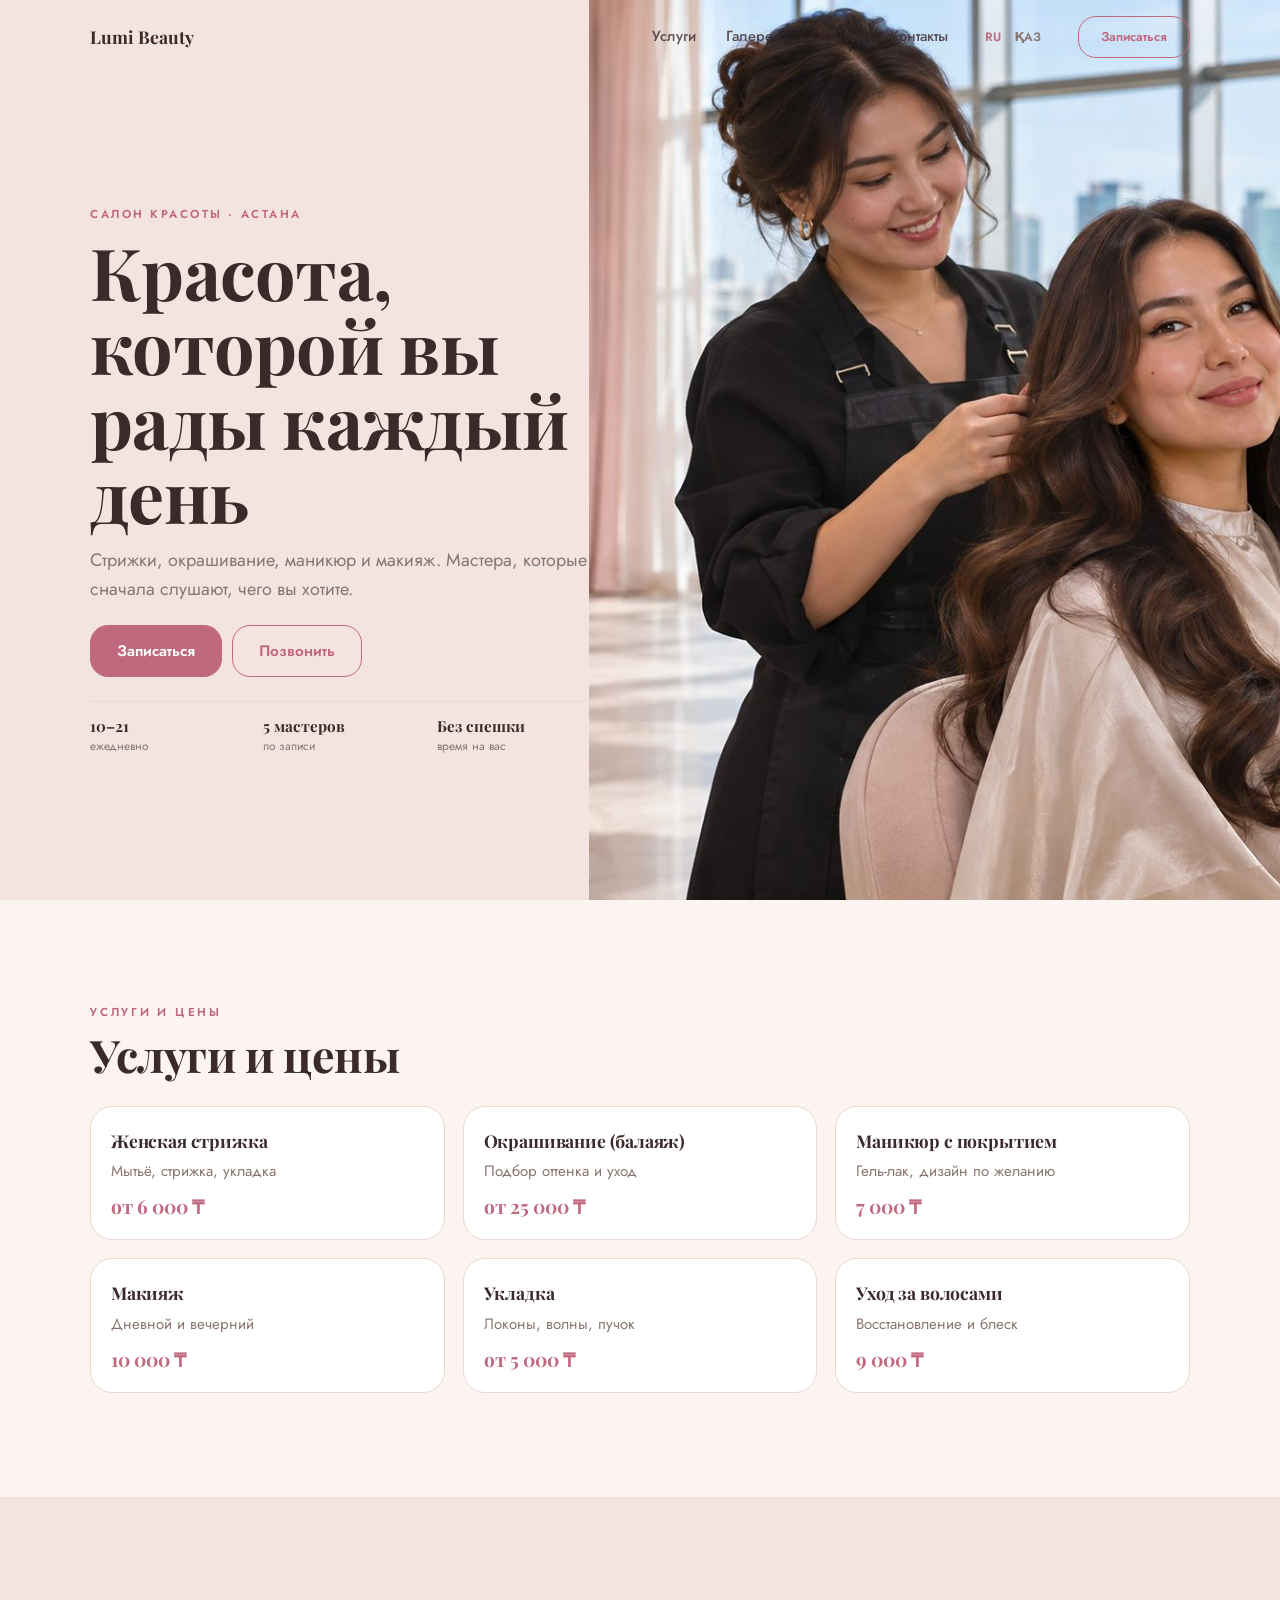
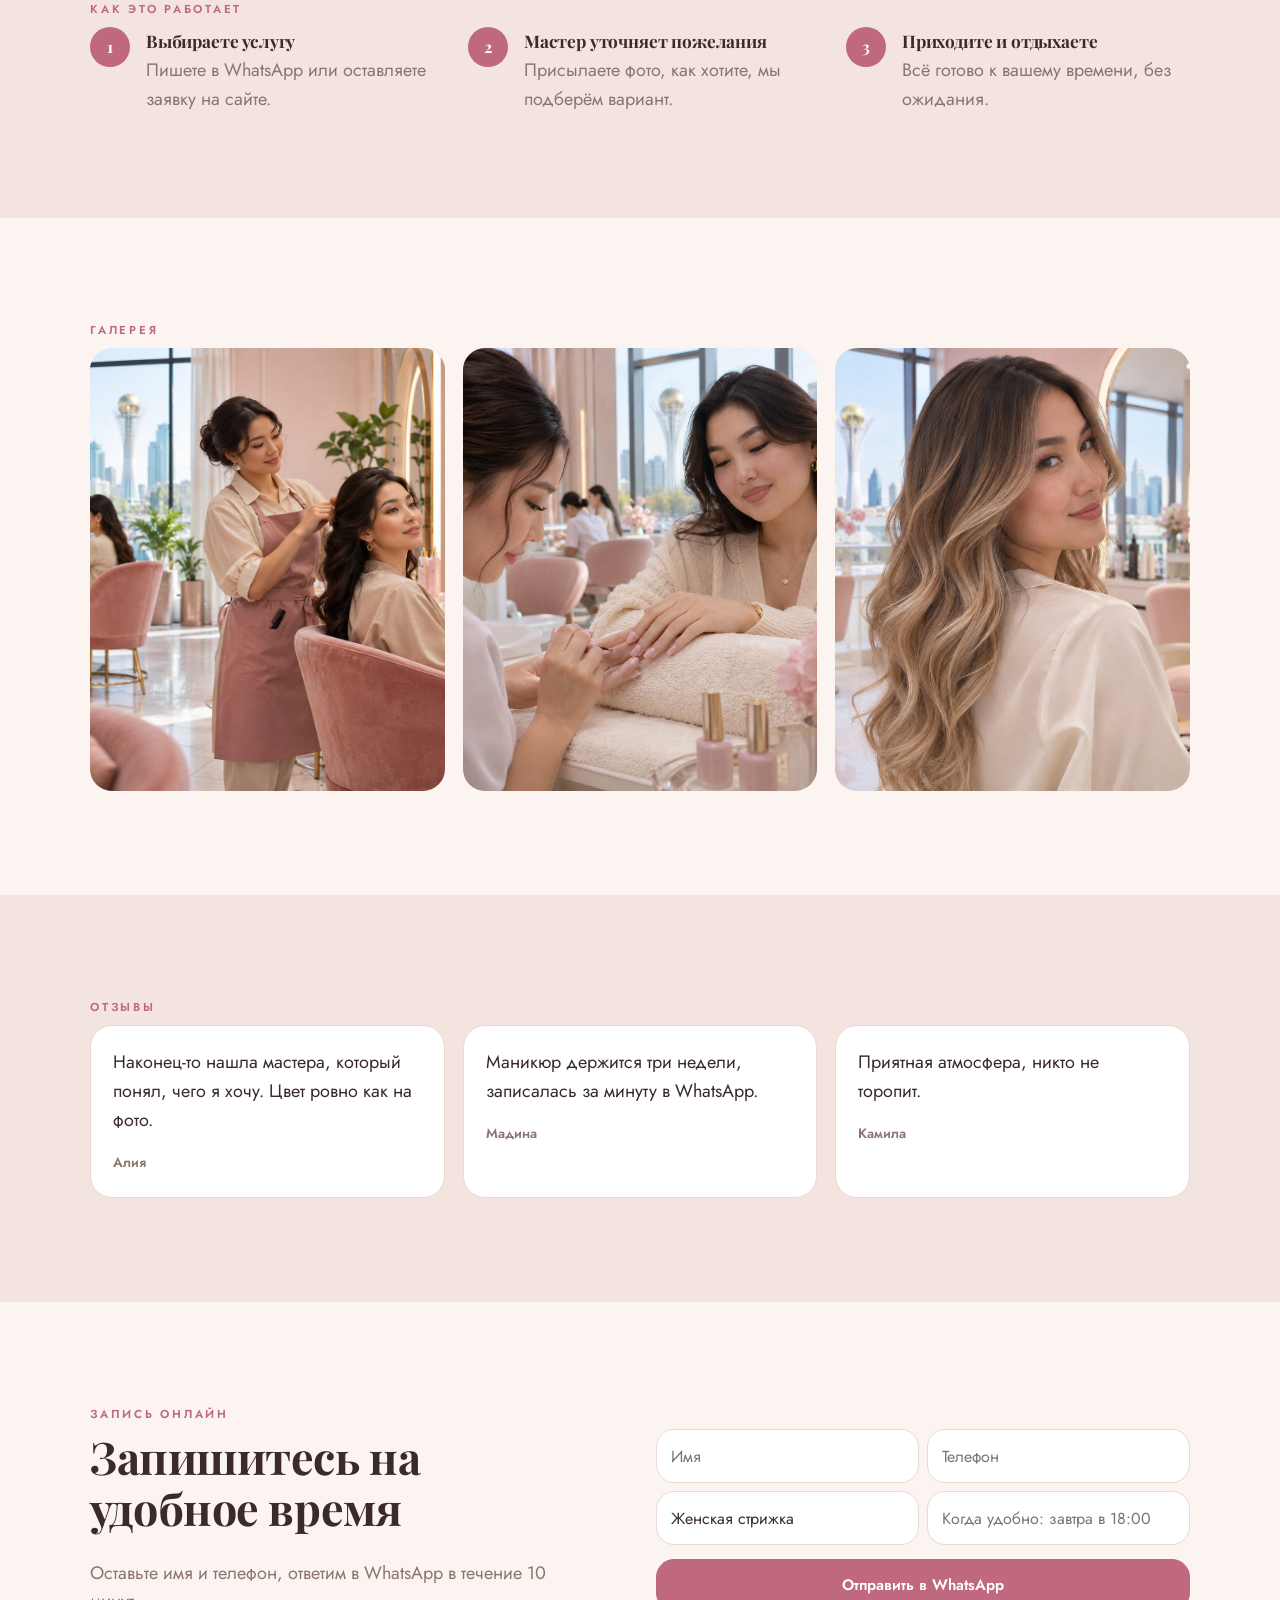
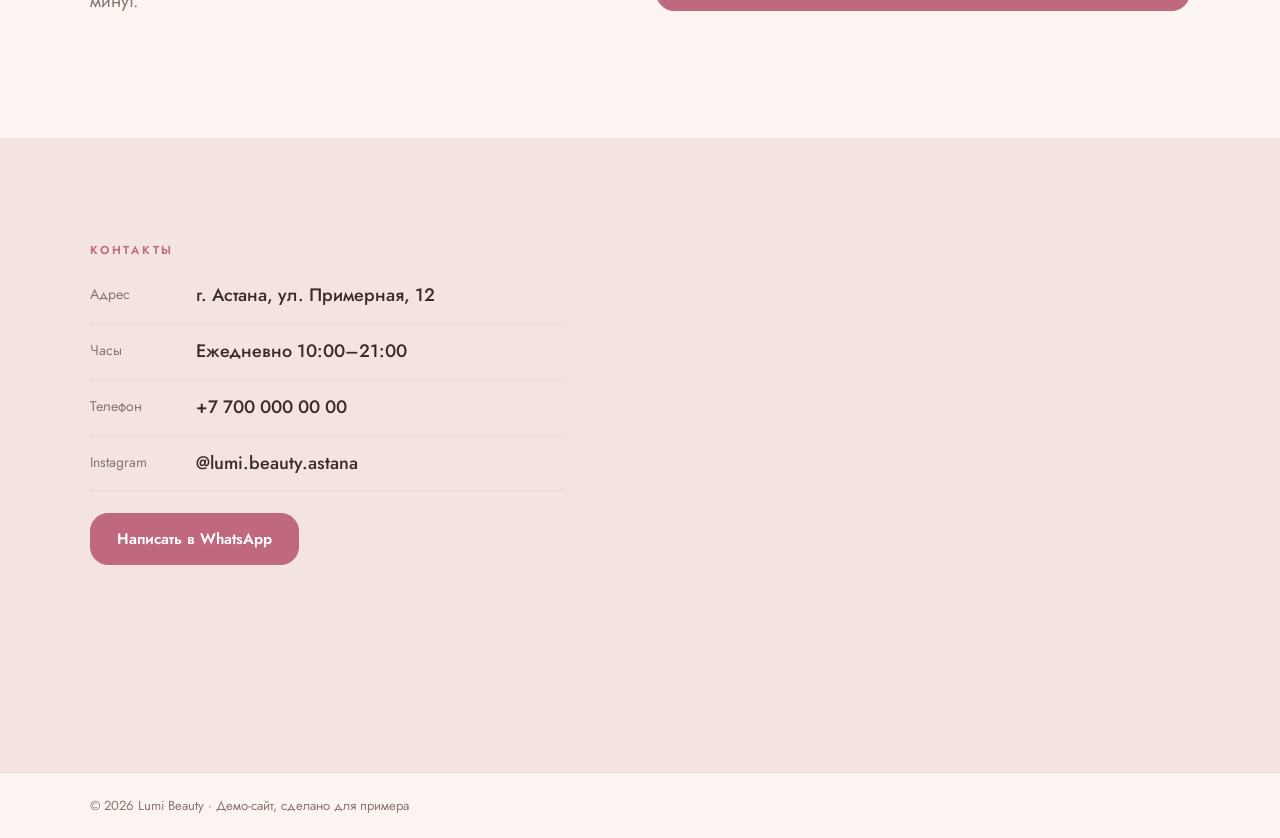
==== biz-beauty/index.html @ 99643000 "Пять новых ниш (салон, детейлинг, стоматология, кофейня, фитнес), общий шаблон biz, QManga в каталог" ====
<!doctype html>
<html lang="ru"><head><meta charset="utf-8"><meta name="viewport" content="width=device-width,initial-scale=1,viewport-fit=cover">
<link rel="stylesheet" href="../biz.css"></head>
<body><div id="app"></div>
<script>
/* ДЕМО: вымышленный бизнес. Для клиента поменяй данные ниже и положи его фото в img/ (hero.jpg, g1.jpg, g2.jpg, g3.jpg). */
window.BIZ = {
  "wa": "77000000000",
  "phone": "+7 700 000 00 00",
  "phoneRaw": "+77000000000",
  "svcTitle": [
    "Услуги и цены",
    "Қызметтер және бағалар"
  ],
  "title": "Lumi Beauty — салон красоты в Астане",
  "name": "Lumi Beauty",
  "layout": "split",
  "theme": {
    "bg": "#fbf4f1",
    "bg2": "#f3e4df",
    "ink": "#3a2a2a",
    "mut": "#8a7570",
    "accent": "#c0687e",
    "accent2": "#e8b9c4",
    "line": "#ead8d3",
    "onaccent": "#ffffff",
    "radius": "22px",
    "fh": "'Playfair Display',Georgia,serif",
    "fb": "'Jost',system-ui,sans-serif",
    "fonts": "https://fonts.googleapis.com/css2?family=Jost:wght@300;400;500;600&family=Playfair+Display:wght@500;700&display=swap&subset=cyrillic"
  },
  "hero": {
    "kick": [
      "Салон красоты · Астана",
      "Сұлулық салоны · Астана"
    ],
    "title": [
      "Красота, которой вы рады каждый день",
      "Күн сайын қуантатын сұлулық"
    ],
    "sub": [
      "Стрижки, окрашивание, маникюр и макияж. Мастера, которые сначала слушают, чего вы хотите.",
      "Шаш қию, бояу, маникюр және макияж. Алдымен сізді тыңдайтын шеберлер."
    ],
    "facts": [
      [
        [
          "10–21",
          "10–21"
        ],
        [
          "ежедневно",
          "күн сайын"
        ]
      ],
      [
        [
          "5 мастеров",
          "5 шебер"
        ],
        [
          "по записи",
          "жазылумен"
        ]
      ],
      [
        [
          "Без спешки",
          "Асықпай"
        ],
        [
          "время на вас",
          "сізге уақыт"
        ]
      ]
    ]
  },
  "bookTitle": [
    "Запишитесь на удобное время",
    "Ыңғайлы уақытқа жазылыңыз"
  ],
  "services": [
    {
      "name": [
        "Женская стрижка",
        "Әйелдер шаш қиюы"
      ],
      "desc": [
        "Мытьё, стрижка, укладка",
        "Жуу, қию, сәндеу"
      ],
      "price": "от 6 000 ₸"
    },
    {
      "name": [
        "Окрашивание (балаяж)",
        "Бояу (балаяж)"
      ],
      "desc": [
        "Подбор оттенка и уход",
        "Реңк таңдау және күтім"
      ],
      "price": "от 25 000 ₸"
    },
    {
      "name": [
        "Маникюр с покрытием",
        "Жабындымен маникюр"
      ],
      "desc": [
        "Гель-лак, дизайн по желанию",
        "Гель-лак, қалауыңызша дизайн"
      ],
      "price": "7 000 ₸"
    },
    {
      "name": [
        "Макияж",
        "Макияж"
      ],
      "desc": [
        "Дневной и вечерний",
        "Күндізгі және кешкі"
      ],
      "price": "10 000 ₸"
    },
    {
      "name": [
        "Укладка",
        "Сәндеу"
      ],
      "desc": [
        "Локоны, волны, пучок",
        "Бұйра, толқын, түйін"
      ],
      "price": "от 5 000 ₸"
    },
    {
      "name": [
        "Уход за волосами",
        "Шашты күту"
      ],
      "desc": [
        "Восстановление и блеск",
        "Қалпына келтіру және жылтыр"
      ],
      "price": "9 000 ₸"
    }
  ],
  "steps": [
    [
      [
        "Выбираете услугу",
        "Қызметті таңдайсыз"
      ],
      [
        "Пишете в WhatsApp или оставляете заявку на сайте.",
        "WhatsApp-қа жазасыз немесе сайтта өтінім қалдырасыз."
      ]
    ],
    [
      [
        "Мастер уточняет пожелания",
        "Шебер қалауыңызды нақтылайды"
      ],
      [
        "Присылаете фото, как хотите, мы подберём вариант.",
        "Қалаған суретті жібересіз, біз нұсқа таңдаймыз."
      ]
    ],
    [
      [
        "Приходите и отдыхаете",
        "Келіп демаласыз"
      ],
      [
        "Всё готово к вашему времени, без ожидания.",
        "Барлығы уақытыңызға дайын, күтусіз."
      ]
    ]
  ],
  "reviews": [
    {
      "name": "Алия",
      "text": [
        "Наконец-то нашла мастера, который понял, чего я хочу. Цвет ровно как на фото.",
        "Ақыры не қалайтынымды түсінген шебер таптым. Түсі суреттегідей."
      ]
    },
    {
      "name": "Мадина",
      "text": [
        "Маникюр держится три недели, записалась за минуту в WhatsApp.",
        "Маникюр үш апта тұрады, WhatsApp арқылы бір минутта жазылдым."
      ]
    },
    {
      "name": "Камила",
      "text": [
        "Приятная атмосфера, никто не торопит.",
        "Атмосфера жақсы, ешкім асықтырмайды."
      ]
    }
  ],
  "contacts": {
    "address": [
      "г. Астана, ул. Примерная, 12",
      "Астана қ., Үлгі көшесі, 12"
    ],
    "hours": [
      "Ежедневно 10:00–21:00",
      "Күн сайын 10:00–21:00"
    ],
    "insta": "lumi.beauty.astana"
  }
};
</script>
<script src="../biz.js"></script></body></html>
---- biz.css ----
/* Универсальный шаблон: mobile first. Цвета и шрифты задаются темой в BIZ.theme (переменные ниже, значения по умолчанию). */
:root{--bg:#fff;--bg2:#f4f6f8;--ink:#17202a;--mut:#667085;--accent:#0f766e;--accent2:#5eead4;--line:#e3e8ee;--onaccent:#fff;--card:#fff;--radius:16px;--fh:"Inter",system-ui,sans-serif;--fb:"Inter",system-ui,sans-serif;--pad:20px;--bar:62px}
*{box-sizing:border-box;-webkit-tap-highlight-color:transparent}
html{scroll-behavior:smooth;scroll-padding-top:66px}
body{margin:0;background:var(--bg);color:var(--ink);font:400 17px/1.6 var(--fb);padding-bottom:calc(var(--bar) + env(safe-area-inset-bottom));-webkit-font-smoothing:antialiased}
a{color:inherit;text-decoration:none}img{display:block;max-width:100%;height:auto}
.wrap{padding:0 var(--pad);max-width:1180px;margin:0 auto}
h1,h2,h3{font-family:var(--fh);margin:0;letter-spacing:-.01em}
.muted{color:var(--mut)}
/* шапка */
header{position:fixed;inset:0 0 auto 0;z-index:30;height:60px;transition:background .3s,border-color .3s;border-bottom:1px solid transparent}
header.s{background:color-mix(in srgb,var(--bg) 94%,transparent);backdrop-filter:blur(10px);border-bottom-color:var(--line)}
header .wrap{display:flex;align-items:center;justify-content:space-between;height:100%}
.logo{font:700 1.1rem var(--fh);white-space:nowrap}
nav{display:flex;align-items:center;gap:4px}nav .lk{display:none}
.lang button{background:none;border:0;color:var(--mut);font:600 .76rem var(--fb);padding:12px 7px;cursor:pointer}.lang button.on{color:var(--accent)}
.btn{display:inline-flex;align-items:center;justify-content:center;min-height:52px;padding:0 26px;border:1.5px solid var(--accent);color:var(--accent);background:transparent;border-radius:calc(var(--radius) - 4px);font:600 .95rem var(--fb);cursor:pointer;transition:background .2s,transform .1s}
.btn.f{background:var(--accent);color:var(--onaccent)}.btn:active{transform:scale(.98)}
@media(hover:hover){.btn:hover{background:var(--accent);color:var(--onaccent)}.btn.f:hover{filter:brightness(1.08)}}
header .btn.sm{min-height:38px;padding:0 14px;font-size:.8rem;margin-left:4px}
/* первый экран */
.hero{position:relative;min-height:calc(100svh - var(--bar) - env(safe-area-inset-bottom));display:flex;align-items:flex-end;overflow:hidden;background:var(--bg2)}
.hero .bg{position:absolute;inset:0;width:100%;height:100%;object-fit:cover;object-position:78% 35%}
.hero:after{content:"";position:absolute;inset:0;background:linear-gradient(0deg,var(--bg) 6%,color-mix(in srgb,var(--bg) 70%,transparent) 36%,transparent 70%)}
.hero .wrap{position:relative;z-index:2;padding-bottom:32px;width:100%}
.kick{font:600 .72rem var(--fb);letter-spacing:.22em;text-transform:uppercase;color:var(--accent);margin-bottom:12px}
.hero h1{font-size:clamp(2.4rem,11vw,4.4rem);line-height:1.04;margin-bottom:14px}
.lead{margin:0 0 22px;color:var(--mut);max-width:30em}
.btns{display:flex;gap:10px;flex-wrap:wrap}.btns .btn{flex:1 1 150px}
.facts{display:flex;margin-top:24px;border-top:1px solid var(--line)}
.facts div{flex:1;padding:14px 10px 0 0;font-size:.74rem;color:var(--mut);line-height:1.35}.facts b{display:block;font:700 .95rem var(--fh);color:var(--ink);margin-bottom:2px}
/* секции */
section{padding:64px 0}section.alt{background:var(--bg2)}
.eyebrow{font:600 .72rem var(--fb);letter-spacing:.24em;text-transform:uppercase;color:var(--accent);margin-bottom:10px}
h2{font-size:clamp(1.8rem,7vw,2.8rem);line-height:1.12;margin-bottom:26px}
.cards{display:grid;gap:12px}
.card{background:var(--card);border:1px solid var(--line);border-radius:var(--radius);padding:20px}
.card h3{font-size:1.1rem;margin-bottom:4px}.card p{margin:0 0 10px;color:var(--mut);font-size:.94rem}.card .pr{font:700 1.2rem var(--fh);color:var(--accent)}
.steps{display:grid;gap:14px}.step{position:relative;padding-left:56px}.step i{position:absolute;left:0;top:0;width:40px;height:40px;border-radius:50%;background:var(--accent);color:var(--onaccent);display:flex;align-items:center;justify-content:center;font:700 1rem var(--fh);font-style:normal}
.step h3{font-size:1.08rem;margin-bottom:2px}.step p{margin:0;color:var(--mut)}
.snap{display:flex;gap:12px;overflow-x:auto;scroll-snap-type:x mandatory;margin:0 calc(var(--pad)*-1);padding:2px var(--pad) 10px;scrollbar-width:none}
.snap::-webkit-scrollbar{display:none}.snap>*{flex:0 0 80%;scroll-snap-align:start}
.gal figure{margin:0;border-radius:var(--radius);overflow:hidden}.gal img{width:100%;aspect-ratio:4/5;object-fit:cover}
.revs blockquote{margin:0;background:var(--card);border:1px solid var(--line);border-radius:var(--radius);padding:22px}
.revs p{margin:0 0 12px}.revs cite{font:600 .85rem var(--fb);font-style:normal;color:var(--mut)}
form{display:grid;gap:8px;margin-top:24px}.f2{display:grid;gap:8px}
input,select{width:100%;min-height:54px;border:1.5px solid var(--line);background:var(--card);color:var(--ink);border-radius:calc(var(--radius) - 4px);padding:0 14px;font:400 16px var(--fb);appearance:none;-webkit-appearance:none}
input:focus,select:focus{outline:0;border-color:var(--accent);box-shadow:0 0 0 3px color-mix(in srgb,var(--accent) 22%,transparent)}
form .btn{width:100%;margin-top:6px}
dl{margin:0}dl div{display:flex;gap:14px;padding:13px 0;border-bottom:1px solid var(--line)}dt{flex:0 0 92px;color:var(--mut);font-size:.88rem;padding-top:2px}dd{margin:0;font-weight:500}
.map{margin-top:28px}.map iframe{display:block;width:100%;height:280px;border:0;border-radius:var(--radius)}
.dark .map iframe{filter:invert(.9) hue-rotate(180deg) grayscale(.5)}
footer{border-top:1px solid var(--line);padding:22px 0;color:var(--mut);font-size:.82rem}
.bar{position:fixed;inset:auto 0 0 0;z-index:40;display:flex;background:var(--bg);border-top:1px solid var(--line);padding-bottom:env(safe-area-inset-bottom)}
.bar a{flex:1;display:flex;align-items:center;justify-content:center;height:var(--bar);font:600 .78rem var(--fb);letter-spacing:.06em;text-transform:uppercase}
.bar a:first-child{background:var(--accent);color:var(--onaccent);flex:1.4}.bar a+a{border-left:1px solid var(--line)}
.rv{opacity:0;transform:translateY(16px);transition:opacity .6s,transform .6s}.rv.in{opacity:1;transform:none}
@media(prefers-reduced-motion:reduce){.rv{opacity:1;transform:none;transition:none}html{scroll-behavior:auto}}

/* варианты первого экрана на телефоне */
.L-center .hero{align-items:center;text-align:center}.L-center .hero:after{background:color-mix(in srgb,var(--bg) 84%,transparent)}.L-center .btns{justify-content:center}.L-center .lead{margin-inline:auto}.L-center .facts{text-align:center}
.L-split .hero{display:block;min-height:0;padding-top:60px}.L-split .hero .bg{position:relative;height:56vw;max-height:420px;border-radius:0 0 28px 28px;display:block}.L-split .hero:after{display:none}.L-split .hero .wrap{padding-top:26px}
@media(min-width:700px){:root{--pad:32px}body{font-size:18px}.snap>*{flex-basis:44%}.f2{grid-template-columns:1fr 1fr}.cards{grid-template-columns:1fr 1fr}.btns .btn{flex:0 0 auto}}
@media(min-width:1000px){
 :root{--pad:40px}body{padding-bottom:0}header{height:74px}nav{gap:30px}nav .lk{display:block;font-weight:500;font-size:.92rem;color:var(--ink);opacity:.8}nav .lk:hover{opacity:1;color:var(--accent)}header .btn.sm{min-height:42px;padding:0 22px;margin-left:0}.bar{display:none}
 .hero{min-height:100svh;align-items:center}.hero .wrap{padding-bottom:0;padding-top:60px}.hero .in{max-width:540px}.hero h1{font-size:clamp(3.6rem,5.6vw,5.2rem)}.facts{max-width:540px}
 .hero:after{background:linear-gradient(90deg,var(--bg) 0%,color-mix(in srgb,var(--bg) 78%,transparent) 36%,transparent 72%),linear-gradient(0deg,var(--bg),transparent 16%)}
 .L-center .hero{text-align:center}.L-center .hero .in{max-width:680px;margin:0 auto}.L-center .facts{margin-inline:auto}.L-center .hero:after{background:color-mix(in srgb,var(--bg) 74%,transparent)}
 .L-split .hero{display:flex;min-height:100svh;padding:0}.L-split .hero .bg{position:absolute;inset:0 0 0 46%;width:54%;height:100%;max-height:none;border-radius:0;object-position:60% 40%}.L-split .hero .wrap{padding-top:60px;position:relative}.L-split .hero .in{max-width:520px}
 section{padding:104px 0}
 .cards{grid-template-columns:repeat(3,1fr);gap:18px}.steps{grid-template-columns:repeat(3,1fr);gap:34px}
 .snap{display:grid;overflow:visible;margin:0;padding:0;gap:18px}.snap>*{flex:initial}.gal{grid-template-columns:repeat(3,1fr)}.gal img{aspect-ratio:4/5}.revs{grid-template-columns:repeat(3,1fr)}
 .bk{display:grid;grid-template-columns:1fr 1.1fr;gap:80px;align-items:center}form{margin-top:0}
 .ctg{display:grid;grid-template-columns:1fr 1.2fr;gap:60px;align-items:start}.map{margin-top:0}.map iframe{height:400px}
}
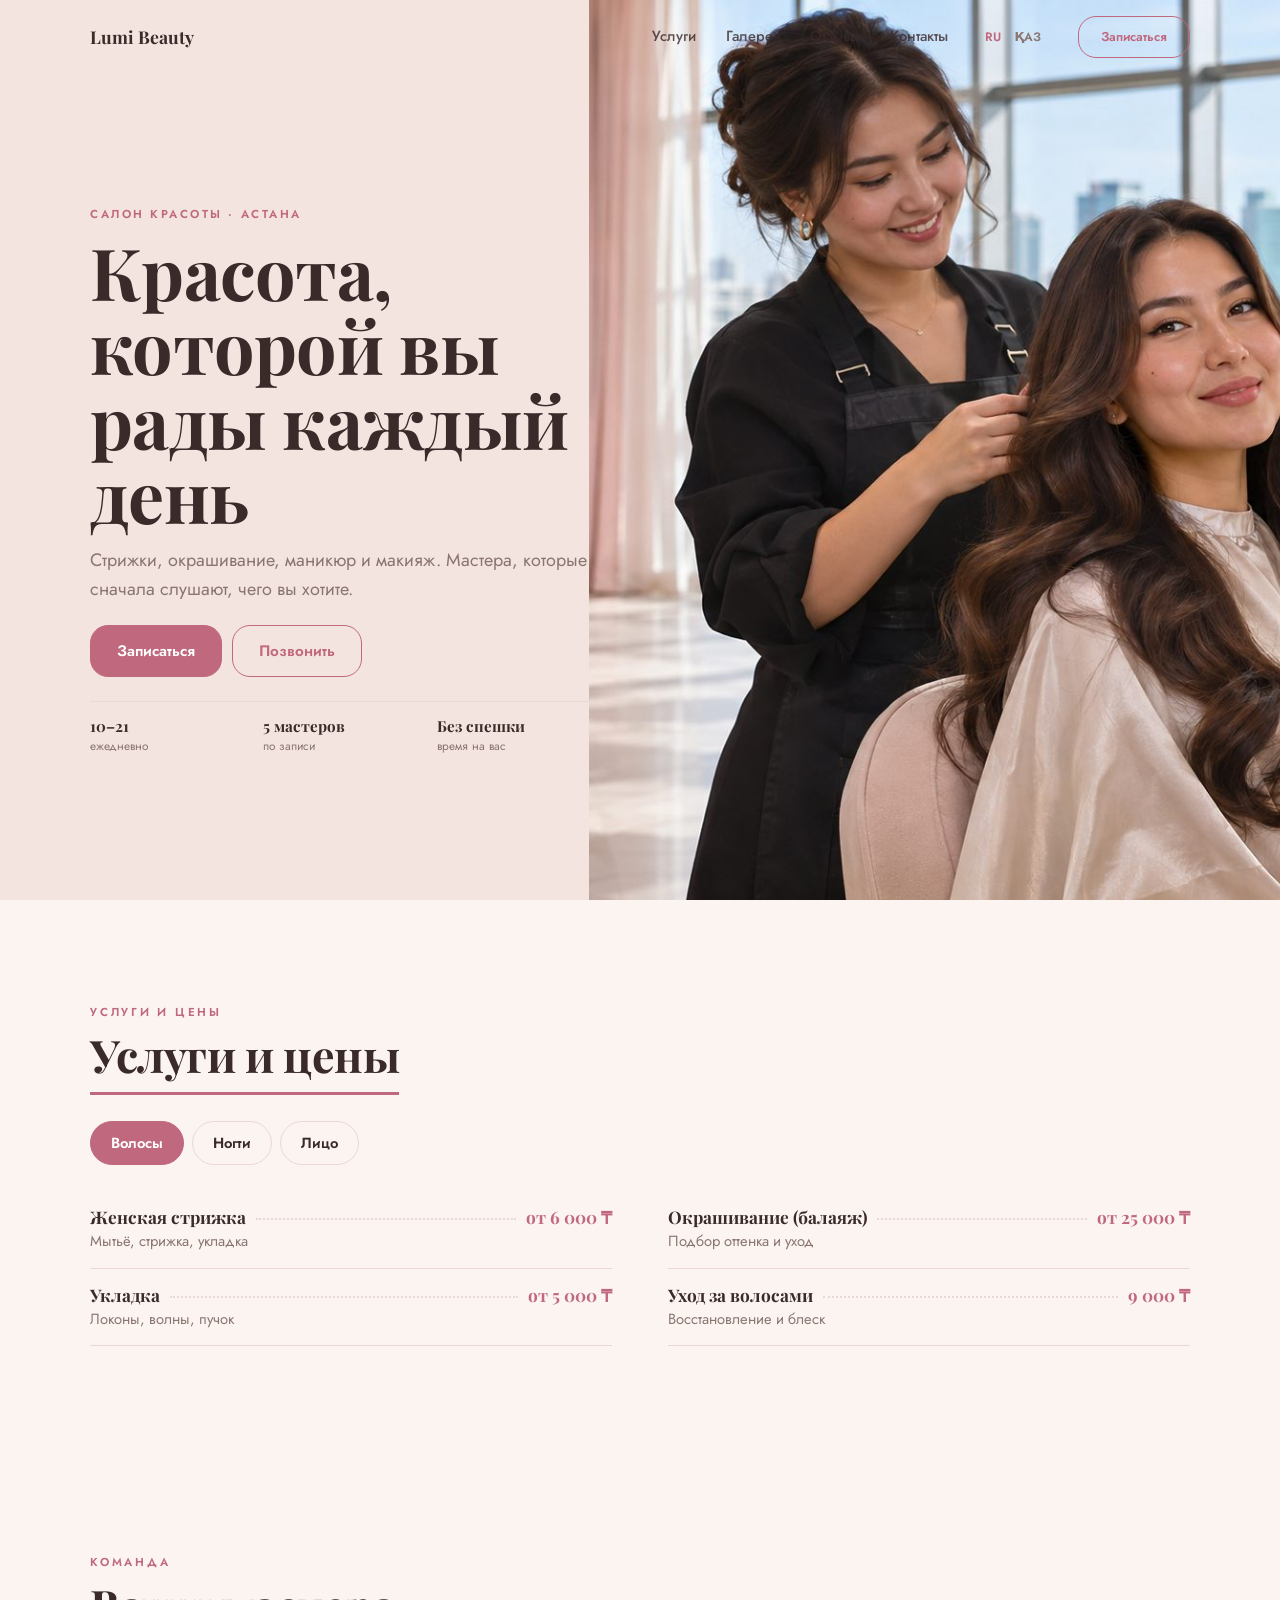
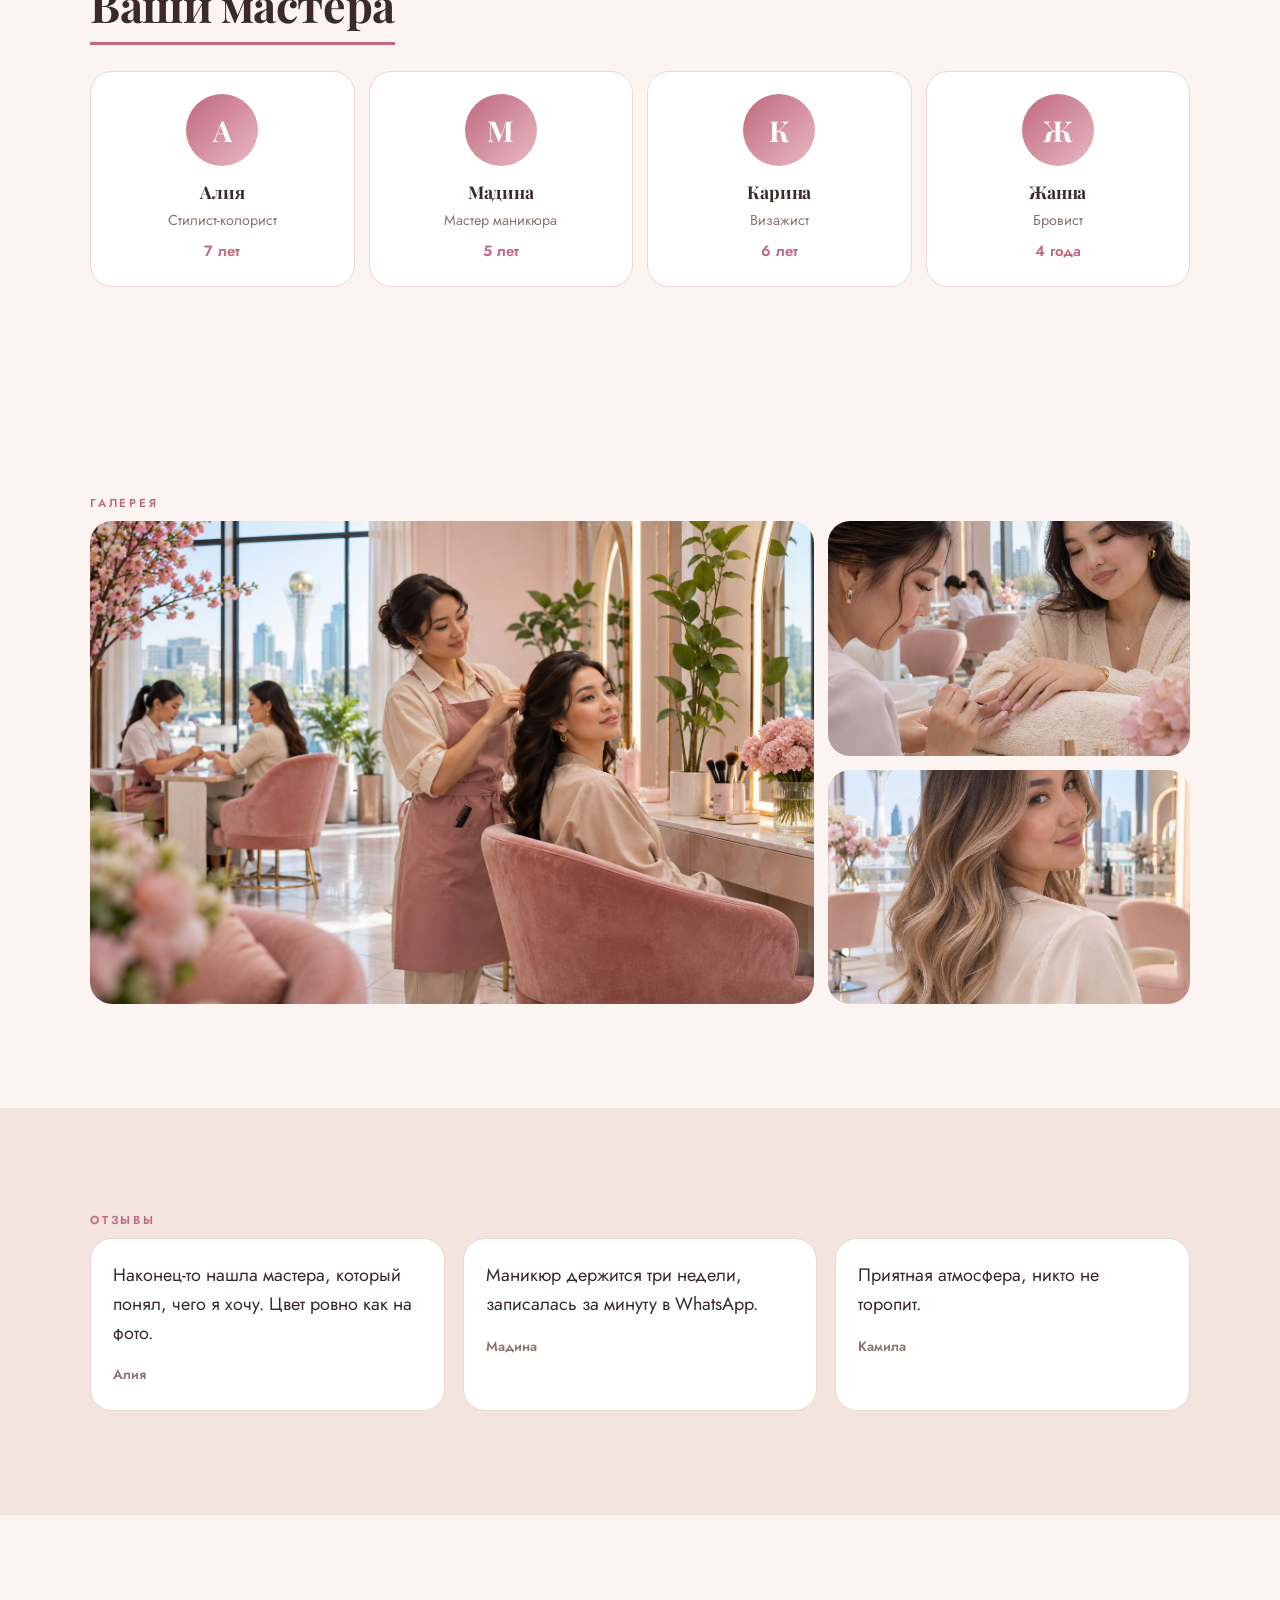
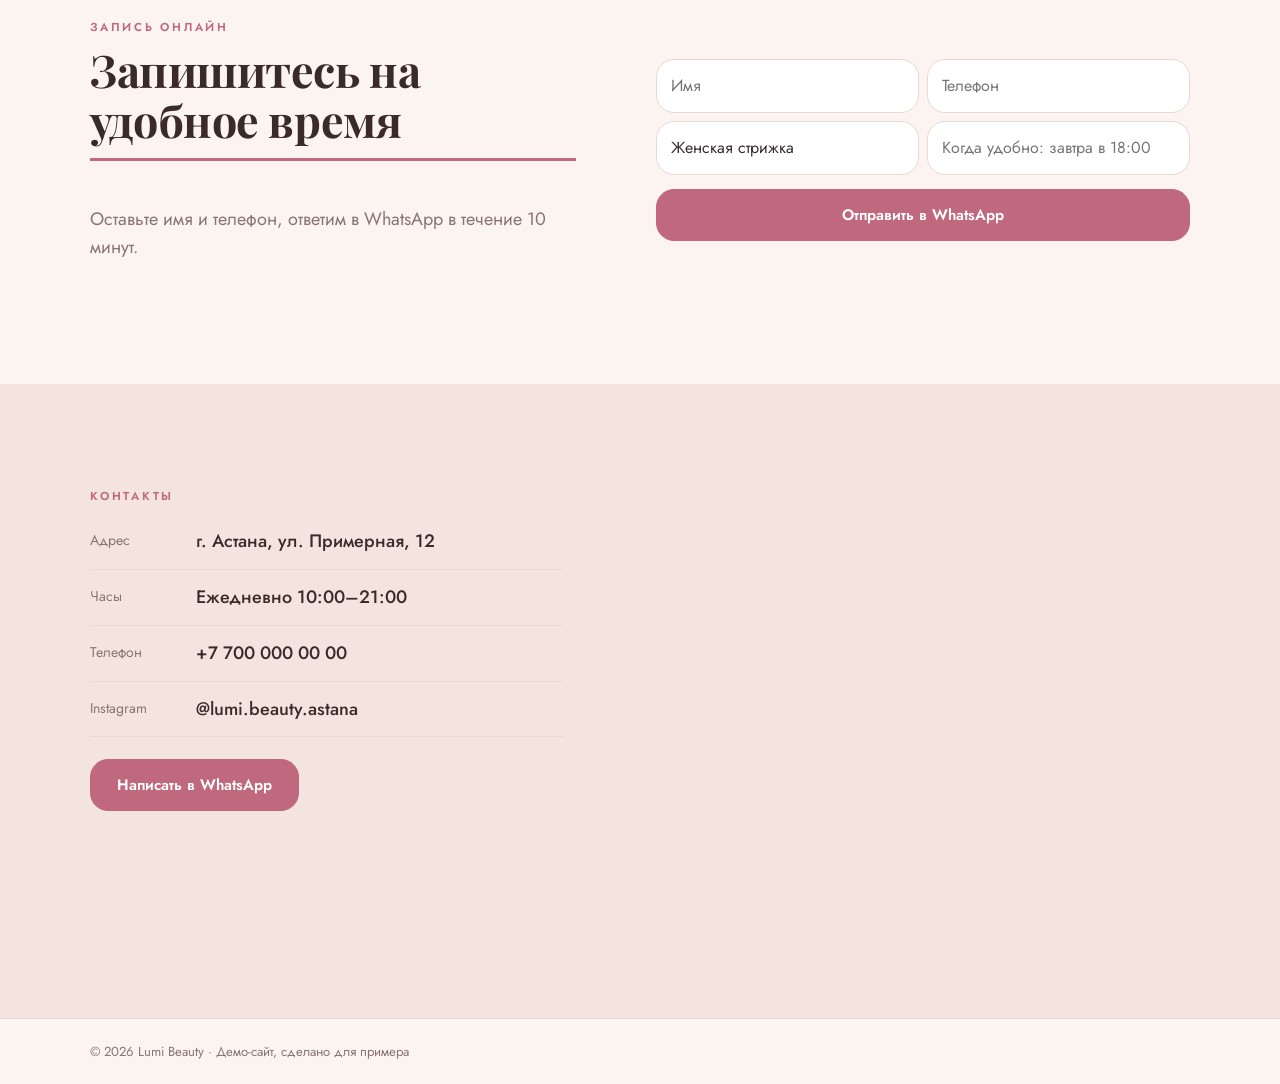
==== commit 1640b878: "Разные блоки для каждой ниши: меню с вкладками, тарифы, расписание, врачи, вопросы-ответы, мозаика" ====
--- a/biz-beauty/index.html
+++ b/biz-beauty/index.html
@@ -27,7 +27,9 @@
     "radius": "22px",
     "fh": "'Playfair Display',Georgia,serif",
     "fb": "'Jost',system-ui,sans-serif",
-    "fonts": "https://fonts.googleapis.com/css2?family=Jost:wght@300;400;500;600&family=Playfair+Display:wght@500;700&display=swap&subset=cyrillic"
+    "fonts": "https://fonts.googleapis.com/css2?family=Jost:wght@300;400;500;600&family=Playfair+Display:wght@500;700&display=swap&subset=cyrillic",
+    "cards": "filled",
+    "head": "line"
   },
   "hero": {
     "kick": [
@@ -212,7 +214,213 @@
       "Күн сайын 10:00–21:00"
     ],
     "insta": "lumi.beauty.astana"
-  }
+  },
+  "sections": [
+    "tabs",
+    "team",
+    "gal",
+    "rev",
+    "book",
+    "ct"
+  ],
+  "galStyle": "mosaic",
+  "teamTitle": [
+    "Ваши мастера",
+    "Сіздің шеберлер"
+  ],
+  "tabs": [
+    {
+      "name": [
+        "Волосы",
+        "Шаш"
+      ],
+      "items": [
+        {
+          "name": [
+            "Женская стрижка",
+            "Әйелдер шаш қиюы"
+          ],
+          "desc": [
+            "Мытьё, стрижка, укладка",
+            "Жуу, қию, сәндеу"
+          ],
+          "price": "от 6 000 ₸"
+        },
+        {
+          "name": [
+            "Окрашивание (балаяж)",
+            "Бояу (балаяж)"
+          ],
+          "desc": [
+            "Подбор оттенка и уход",
+            "Реңк таңдау және күтім"
+          ],
+          "price": "от 25 000 ₸"
+        },
+        {
+          "name": [
+            "Укладка",
+            "Сәндеу"
+          ],
+          "desc": [
+            "Локоны, волны, пучок",
+            "Бұйра, толқын, түйін"
+          ],
+          "price": "от 5 000 ₸"
+        },
+        {
+          "name": [
+            "Уход за волосами",
+            "Шашты күту"
+          ],
+          "desc": [
+            "Восстановление и блеск",
+            "Қалпына келтіру және жылтыр"
+          ],
+          "price": "9 000 ₸"
+        }
+      ]
+    },
+    {
+      "name": [
+        "Ногти",
+        "Тырнақ"
+      ],
+      "items": [
+        {
+          "name": [
+            "Маникюр с покрытием",
+            "Жабындымен маникюр"
+          ],
+          "desc": [
+            "Гель-лак, дизайн по желанию",
+            "Гель-лак, қалауыңызша дизайн"
+          ],
+          "price": "7 000 ₸"
+        },
+        {
+          "name": [
+            "Классический маникюр",
+            "Классикалық маникюр"
+          ],
+          "desc": [
+            "Без покрытия",
+            "Жабынсыз"
+          ],
+          "price": "5 000 ₸"
+        },
+        {
+          "name": [
+            "Педикюр",
+            "Педикюр"
+          ],
+          "desc": [
+            "Аппаратный, с покрытием",
+            "Аппаратты, жабындымен"
+          ],
+          "price": "9 000 ₸"
+        },
+        {
+          "name": [
+            "Наращивание",
+            "Ұзарту"
+          ],
+          "desc": [
+            "Форма на выбор",
+            "Пішін таңдау бойынша"
+          ],
+          "price": "от 12 000 ₸"
+        }
+      ]
+    },
+    {
+      "name": [
+        "Лицо",
+        "Бет"
+      ],
+      "items": [
+        {
+          "name": [
+            "Макияж",
+            "Макияж"
+          ],
+          "desc": [
+            "Дневной и вечерний",
+            "Күндізгі және кешкі"
+          ],
+          "price": "10 000 ₸"
+        },
+        {
+          "name": [
+            "Брови",
+            "Қас"
+          ],
+          "desc": [
+            "Коррекция и окрашивание",
+            "Түзету және бояу"
+          ],
+          "price": "5 000 ₸"
+        },
+        {
+          "name": [
+            "Ресницы",
+            "Кірпік"
+          ],
+          "desc": [
+            "Ламинирование",
+            "Ламинирлеу"
+          ],
+          "price": "8 000 ₸"
+        }
+      ]
+    }
+  ],
+  "team": [
+    {
+      "name": "Алия",
+      "role": [
+        "Стилист-колорист",
+        "Стилист-колорист"
+      ],
+      "exp": [
+        "7 лет",
+        "7 жыл"
+      ]
+    },
+    {
+      "name": "Мадина",
+      "role": [
+        "Мастер маникюра",
+        "Маникюр шебері"
+      ],
+      "exp": [
+        "5 лет",
+        "5 жыл"
+      ]
+    },
+    {
+      "name": "Карина",
+      "role": [
+        "Визажист",
+        "Визажист"
+      ],
+      "exp": [
+        "6 лет",
+        "6 жыл"
+      ]
+    },
+    {
+      "name": "Жанна",
+      "role": [
+        "Бровист",
+        "Қас шебері"
+      ],
+      "exp": [
+        "4 года",
+        "4 жыл"
+      ]
+    }
+  ]
 };
 </script>
 <script src="../biz.js"></script></body></html>
--- a/biz.css
+++ b/biz.css
@@ -73,3 +73,48 @@
  .bk{display:grid;grid-template-columns:1fr 1.1fr;gap:80px;align-items:center}form{margin-top:0}
  .ctg{display:grid;grid-template-columns:1fr 1.2fr;gap:60px;align-items:start}.map{margin-top:0}.map iframe{height:400px}
 }
+
+/* ---- новые блоки ---- */
+.strip{padding:0;background:var(--accent);color:var(--onaccent)}
+.strip .stats{display:grid;grid-template-columns:repeat(3,1fr);gap:10px;padding:22px 0;text-align:center}
+.strip b{display:block;font:800 1.7rem var(--fh);line-height:1.1}.strip span{font-size:.78rem;opacity:.85}
+.tabs{display:flex;gap:8px;overflow-x:auto;margin-bottom:18px;scrollbar-width:none}.tabs::-webkit-scrollbar{display:none}
+.tab{flex:0 0 auto;min-height:44px;padding:0 20px;border-radius:999px;border:1.5px solid var(--line);background:transparent;color:var(--ink);font:600 .92rem var(--fb);cursor:pointer}
+.tab.on{background:var(--accent);border-color:var(--accent);color:var(--onaccent)}
+.panel{display:none}.panel.on{display:block}
+.li{padding:14px 0;border-bottom:1px solid var(--line)}.li .top{display:flex;align-items:baseline;gap:10px}.li .nm{font:700 1.08rem var(--fh)}
+.li .dots{flex:1;border-bottom:2px dotted var(--line);transform:translateY(-4px)}.li b{font:700 1.08rem var(--fh);color:var(--accent);white-space:nowrap}.li p{margin:2px 0 0;color:var(--mut);font-size:.92rem}
+.packs{display:grid;gap:14px}
+.pack{position:relative;background:var(--card);border:1.5px solid var(--line);border-radius:var(--radius);padding:26px 22px}
+.pack.hot{border-color:var(--accent);box-shadow:0 14px 40px color-mix(in srgb,var(--accent) 22%,transparent)}
+.pack .badge{position:absolute;top:-12px;left:22px;background:var(--accent);color:var(--onaccent);font:700 .7rem var(--fb);letter-spacing:.12em;text-transform:uppercase;padding:5px 12px;border-radius:999px}
+.pack h3{font-size:1.2rem}.pack .pp{font:800 1.9rem var(--fh);color:var(--accent);margin:8px 0 4px}
+.pack ul{list-style:none;padding:0;margin:16px 0 22px;display:grid;gap:9px}.pack li{padding-left:26px;position:relative;font-size:.96rem}.pack li:before{content:"✓";position:absolute;left:0;color:var(--accent);font-weight:700}
+.pack .btn{width:100%}
+.tw{overflow-x:auto;margin:0 calc(var(--pad)*-1);padding:0 var(--pad)}
+table{border-collapse:collapse;min-width:640px;width:100%}th,td{border-bottom:1px solid var(--line);padding:12px 10px;text-align:center;font-size:.9rem}
+thead th{font:700 .8rem var(--fb);letter-spacing:.1em;text-transform:uppercase;color:var(--mut)}tbody th{font:700 .95rem var(--fh);text-align:left;white-space:nowrap}
+.cl{display:inline-block;padding:5px 11px;border-radius:999px;background:color-mix(in srgb,var(--accent) 16%,transparent);color:var(--accent);font-weight:600;font-size:.82rem;white-space:nowrap}
+.team{display:grid;grid-template-columns:1fr 1fr;gap:14px}
+.mem{text-align:center;background:var(--card);border:1px solid var(--line);border-radius:var(--radius);padding:22px 12px}
+.av{width:72px;height:72px;margin:0 auto 12px;border-radius:50%;background:linear-gradient(135deg,var(--accent),var(--accent2));color:var(--onaccent);font:700 1.8rem var(--fh);display:flex;align-items:center;justify-content:center}
+.mem h3{font-size:1.1rem}.mem p{margin:2px 0 4px;color:var(--mut);font-size:.9rem}.mem small{color:var(--accent);font-weight:600}
+.faq{display:grid;gap:10px;max-width:780px}
+details{background:var(--card);border:1px solid var(--line);border-radius:calc(var(--radius) - 4px);padding:0 18px}
+summary{cursor:pointer;min-height:54px;display:flex;align-items:center;font:700 1rem var(--fh);list-style:none}summary::-webkit-details-marker{display:none}
+summary:after{content:"+";margin-left:auto;font-size:1.4rem;color:var(--accent)}details[open] summary:after{content:"−"}
+details p{margin:0 0 16px;color:var(--mut)}
+.mos{display:grid;grid-template-columns:1fr 1fr;gap:10px}.mos figure{margin:0;border-radius:var(--radius);overflow:hidden}.mos img{width:100%;height:100%;object-fit:cover;display:block;aspect-ratio:1/1}
+.mos .g1{grid-column:1/3}.mos .g1 img{aspect-ratio:3/2}
+/* стили карточек и заголовков по темам */
+.C-filled .card{background:var(--bg2);border-color:transparent}.dark.C-filled .card{background:var(--card)}
+.C-flat .card{background:transparent;border:0;border-top:2px solid var(--accent);border-radius:0;padding:18px 0}
+.H-bar h2{display:inline-block;background:var(--accent);color:var(--onaccent);padding:2px 12px;transform:rotate(-1.2deg)}
+.H-line h2{padding-bottom:12px;border-bottom:3px solid var(--accent);display:inline-block}
+.H-upper h2{text-transform:uppercase;letter-spacing:.04em}
+@media(min-width:700px){.packs{grid-template-columns:repeat(3,1fr)}.team{grid-template-columns:repeat(4,1fr)}.strip b{font-size:2.2rem}}
+@media(min-width:1000px){
+ .mos{grid-template-columns:2fr 1fr;grid-template-rows:1fr 1fr;gap:14px}.mos .g1{grid-column:1;grid-row:1/3}.mos .g1 img{aspect-ratio:auto;height:100%}.mos .g2 img,.mos .g3 img{aspect-ratio:16/10}
+ .tw{margin:0;padding:0}table{min-width:0}.tabs{margin-bottom:26px}.panel.on{display:grid;grid-template-columns:1fr 1fr;gap:0 56px}
+ .faq{grid-template-columns:1fr 1fr;max-width:none;align-items:start}
+}
